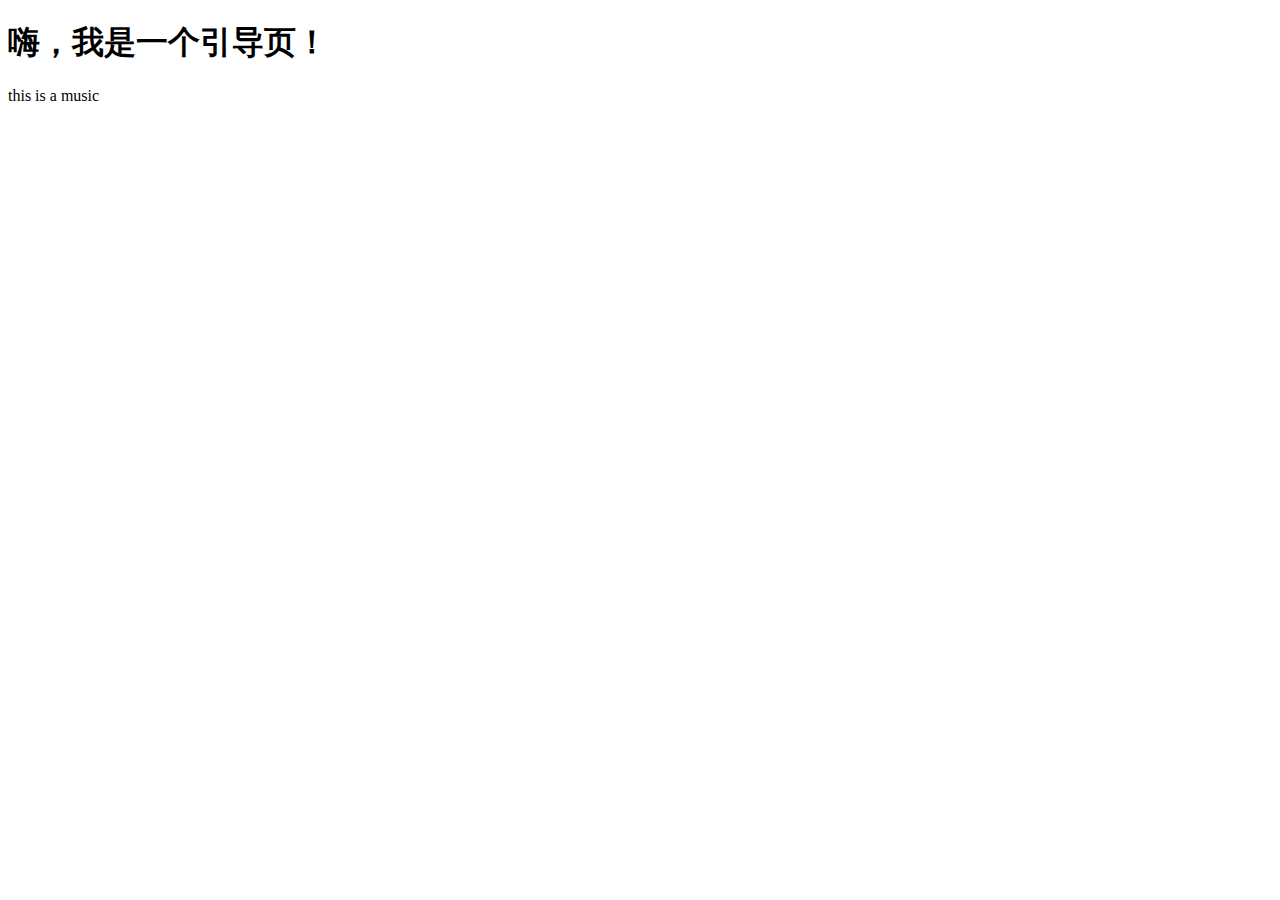
==== index.html @ 2b3ea08f "加入主要项目文件" ====
<!DOCTYPE html>
<html lang="en">
<head>
    <meta charset="UTF-8">
    <meta name="viewport" content="initial-scale=1.0,maximum-scale=1.0,user-scalable=no"/><!--移动端-->
    <title>Title</title>
    <link rel="stylesheet" href="css/home.css">
    <script src="js/jquery-3.1.1.js"></script>
    <script src="js/app.js"></script><!--引入核心JS-->


</head>
<body>
    <div id="share"></div><!--独立模块-->
    <div id="global">this is a music</div><!--全局模块：固定-->
</body>
</html>
---- css/home.css ----
#songlist{
    display: flex;
    flex-wrap:wrap;
    padding: 3px;
}
.item{
    width: 33.33%;


    position: relative;
}
.item>div{
    position: absolute;
    top: 0;
    right: 0;
}
img.auto{/*图片自适应：一定要使用前景图*/
    width: 100%;
    height: auto;
    max-width: 1000px;/*最大宽度设置：防止图片过大*/
}
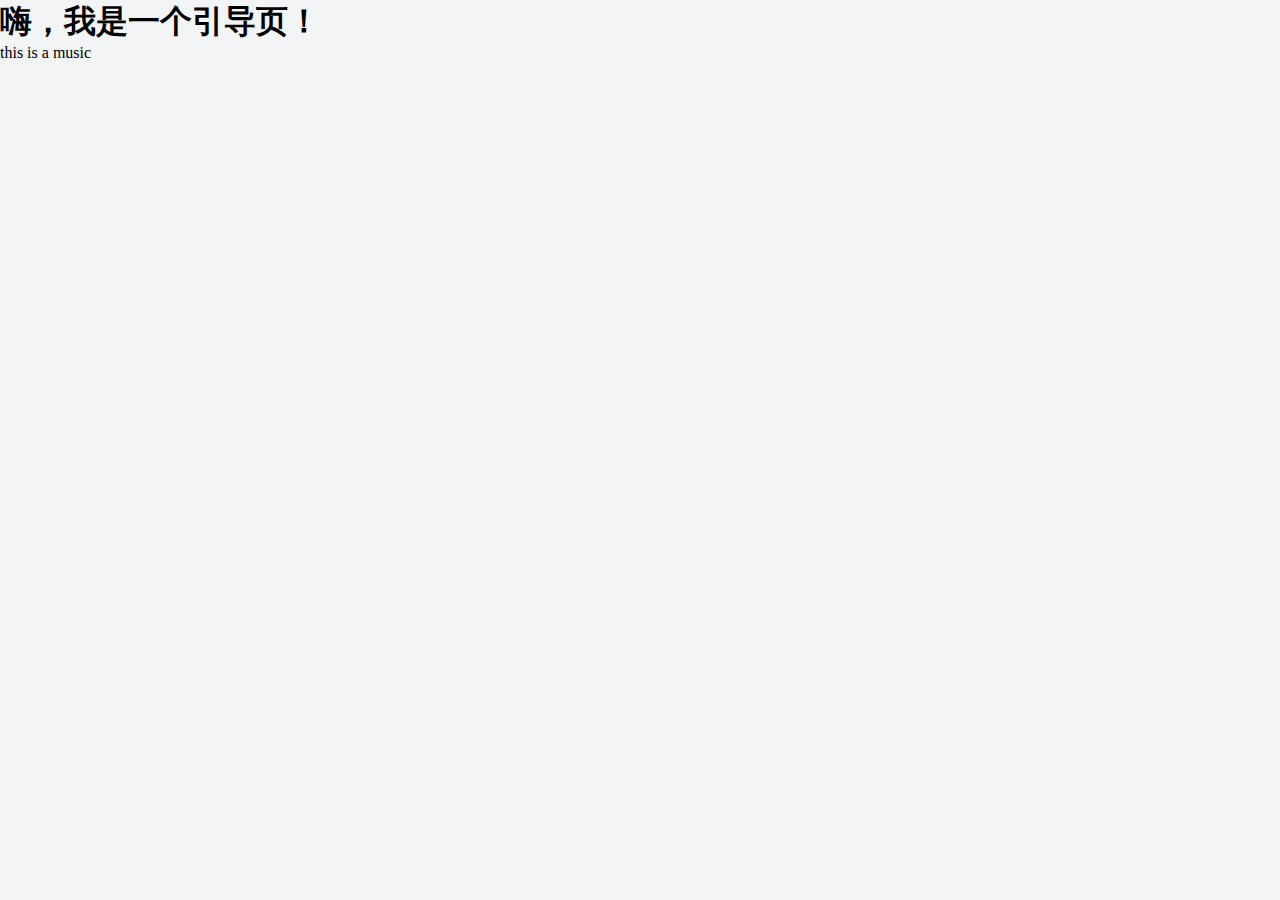
==== commit 0f1113c4: "加入歌单模块" ====
--- a/index.html
+++ b/index.html
@@ -5,6 +5,11 @@
     <meta name="viewport" content="initial-scale=1.0,maximum-scale=1.0,user-scalable=no"/><!--移动端-->
     <title>Title</title>
     <link rel="stylesheet" href="css/home.css">
+    <link rel="stylesheet" href="css/tab.css">
+    <link rel="stylesheet" href="css/index.css">
+    <link rel="stylesheet" href="css/detail.css">
+    <link rel="stylesheet" href="css/musicList.css">
+    <link rel="stylesheet" href="css/font-awesome.min.css">
     <script src="js/jquery-3.1.1.js"></script>
     <script src="js/app.js"></script><!--引入核心JS-->
 
--- a/css/home.css
+++ b/css/home.css
@@ -1,21 +1,96 @@
 #songlist{
     display: flex;
     flex-wrap:wrap;
-    padding: 3px;
+    justify-content: space-between;
 }
-.item{
-    width: 33.33%;
+
+#songlist .item{
+    width: 33%;
+    position: relative;
+}
+#songlist .item .icon{
+    position: absolute;
+    top: 0.62vh;
+    right:0.93vw;
+    color: #fff;
+    font-size: 2.7vw;
+    font-family: "Microsoft YaHei";
+}
+#songlist .item p{
+    padding: 0.9vh 1.6vw 3.2vh 1.6vw;
+    font-size: 2vw;
+    line-height: 2.5vh;
+    color: #000;
+    font-family: "SimHei";
+    width: 29.63vw;
+    height: 4.89vh;
+    overflow : hidden;
+    text-overflow: ellipsis;
+    display: -webkit-box;
+    -webkit-line-clamp:2;
+    -webkit-box-orient: vertical;
 
 
-    position: relative;
 }
-.item>div{
-    position: absolute;
-    top: 0;
-    right: 0;
-}
-img.auto{/*图片自适应：一定要使用前景图*/
+#songlist img.auto{/*图片自适应：一定要使用前景图*/
     width: 100%;
     height: auto;
-    max-width: 1000px;/*最大宽度设置：防止图片过大*/
+    /*最大宽度设置：防止图片过大*/
 }
+.icons{
+    flex: 1;
+    display: flex;
+    justify-content: center;
+    height: 15vh;
+    align-items: center;
+    border-bottom: 1px solid #dadcdd;
+}
+.icons div{
+    display: flex;
+    flex-flow: column wrap;
+    justify-content: center;
+    font-size: 1vw;
+}
+.icons div:nth-child(2){
+    margin-left: 14.833%;/*16.481%;*/
+    margin-right: 13.166%;
+}
+.icons a{
+   text-align: center;
+}
+.icons a img{
+    width: 8vh;
+    height: 8vh;
+
+}
+.icons span{
+    text-align: center;
+    color: #303131;
+    font-family: "Microsoft YaHei";
+}
+.title{
+    display: flex;
+    height: 6.8vh;
+    align-items: center;
+}
+.title span{
+
+    width: 0.55vw;
+    height: 2.29vh;
+    background-color: #d2453c;
+}
+.title h2{
+    margin-left: 2%;
+    margin-right: 2%;
+    font-size: 4vw;
+    color: #303131;
+    font-family: "Microsoft YaHei";
+}
+.title i{
+    font-family: Consolas;
+    font-style: normal;
+    font-size: 5vw;
+    color: #98999a;
+}
+
+/*----------------------------------------------*/
--- a/css/tab.css
+++ b/css/tab.css
@@ -0,0 +1,49 @@
+.wrap{
+    display: flex;
+    flex-flow: column wrap;
+    flex: 0 0 100%;
+
+}
+.fix{
+    display: flex;
+    flex: 1;
+    flex-direction: column;
+}
+.header{
+    display: flex;
+    background-color: #d2453c;
+    height: 12vh;
+    align-items: center;
+
+}
+/*.header i{
+    font-size: 6vw;
+    color: #fff;
+}*/
+.header a{
+    margin-left: 2.4%;
+    flex: 0 0 45%;
+}
+.header a img{
+    width: 100%;
+    height: auto;
+}
+.nav{
+    display: flex;
+    height: 5vh;
+    background-color: #feffff;
+}
+.nav div{
+    flex: 0 0 25%;
+    text-align: center;
+    line-height: 5vh;
+    color:  #8a8a8a;
+    font-size: 1.6vw;
+    font-family: "Microsoft YaHei";
+    /*font-weight: bold;*/
+    /*border-bottom: 2px solid #fff;*/
+}
+.nav .active{
+    color: #d2453c;
+}
+
--- a/css/index.css
+++ b/css/index.css
@@ -0,0 +1,14 @@
+*{
+    margin: 0;
+    padding: 0;
+}
+body{
+    background-color: #f2f4f5;
+    font-family: "Microsoft YaHei";
+}
+a{
+    text-decoration: none;
+}
+ul,li{
+    list-style: none;
+}--- a/css/detail.css
+++ b/css/detail.css
@@ -0,0 +1,156 @@
+.detail_wrap{
+    display: flex;
+    flex-flow: column;
+    height: 36.46vh;
+
+}
+ .d_title{
+    display: flex;
+    position: fixed;
+    top: 0;
+    left: 0;
+     height: 8vh;
+     width: 100%;
+     align-items: center;
+    /* background: #d2453c;*/
+}
+ .d_title i{
+     background: url("../images/bg.png") no-repeat;
+     width: 7vw;
+     height: 3.7vh;
+     margin-left: 5.5vw;
+
+ }
+.d_title h2{
+    margin-left: 5vw;
+    font-weight: normal;
+    font-size: 5vw;
+    color: #fff;
+}
+
+.detail_wrap .cover{
+    padding: 10vh 5.5vw 3vh 5.5vw;
+    display: flex;
+    height: 20.83vh;
+    position: relative;
+
+}
+.detail_wrap .cover .bg_player{
+    position: absolute;
+    top: 0;
+    left: 0;
+    width: 100%;
+    height: 100%;
+    background:url("../images/timg.jpg") no-repeat;
+    background-size: cover;
+    background-position:100% 100% ;
+    filter: blur(40px);
+    z-index: -1;
+}
+.detail_wrap .cover>a{
+    height: 100%;
+
+}
+
+.detail_wrap .cover>a img{
+    height: 100%;
+    width: auto;
+}
+.detail_wrap .cover .info{
+    align-self: flex-start;
+    display: flex;
+    flex-flow: column;
+    margin-top: 1vh;
+    margin-left: 5.5vw;
+}
+.detail_wrap .cover .info p{
+    margin-bottom: 4vh;
+    font-size: 4vw;
+    color: #fff;
+    font-family: "Microsoft YaHei";
+}
+.detail_wrap .cover .info>div{
+    display: flex;
+    align-items: center;
+    font-size: 3vw;
+    color: #e1dbda;
+}
+.detail_wrap .cover .info a{
+    display: block;
+    border-radius: 50%;
+    overflow: hidden;
+    height: 4.67vh;
+    margin-right: 1.4vw;
+
+}
+.detail_wrap .cover .info a img{
+    height: 100%;
+    width: auto;
+}
+.detail_wrap .cover .info i{
+    font-family: Consolas;
+    font-size: 3.5vw;
+    font-style: normal;
+}
+.playMusic{
+    display: flex;
+    height: 7.7vh;
+    background: #f2f4f5;
+    align-items: center;
+    border-bottom: 1px solid #dadcdd;
+}
+.playMusic h3{
+    margin-left: 4vw;
+    font-size: 4vw;
+    font-family: "Microsoft YaHei";
+    color: #303131;
+}
+#musicList{
+    display: flex;
+    flex-direction: column;
+}
+#musicList li{
+    height: 8.54vh;
+    display: flex;
+
+}
+#musicList li span{
+    flex:0 0 13.89%;
+    align-self: center;
+    text-align: center;
+    color: #919293;
+    font-size: 3vw;
+}
+#musicList li div{
+    flex: 0 0 86.11%;
+    padding: 1vh 0 0.7vh 0;
+    border-bottom:1px solid #dadcdd;
+
+/*    width: 0;
+    overflow: hidden;*/
+    /*display: flex;
+    flex-direction: column;
+    */
+}
+#musicList li .music{
+    line-height: 3.54vh;
+    height: 3.54vh;
+    overflow: hidden;
+    text-overflow: ellipsis;
+    min-width: 0;
+    width: 95%;
+    font-size: 4vw;
+    font-weight: bold;
+    color: #303131;
+    font-family: Arial,"Microsoft YaHei";
+}
+#musicList li .artist{
+    line-height: 3.2vh;
+    height: 3.2vh;
+    overflow: hidden;
+    text-overflow: ellipsis;
+    min-width: 0;
+    width: 95%;
+    font-size: 2.5vw;
+    color: #797a7b;
+}
--- a/css/musicList.css
+++ b/css/musicList.css
@@ -0,0 +1,137 @@
+.m_banner{
+    display: flex;
+    height: 15vh;
+    width: 100%;
+    padding: 2vh 2.8vw 4vh 2.8vw;
+    flex-wrap: nowrap;
+    background: #514640;
+    justify-content: flex-start;
+}
+.m_banner a{
+    flex: 0 0 30%;
+    height: 100%;
+    /*margin-right: 2.8%;*/
+
+}
+.m_banner a>img{
+    height: 100%;
+    width: auto;
+}
+
+.m_banner .con{
+   flex: 0 0 65%;
+
+}
+.m_banner .con .m_title{
+    display: flex;
+    align-items: center;
+    height: 5.8vh;
+    background: url("../images/m_icon.png") no-repeat ;
+    background-position-y: 50%;
+}
+.m_banner .con .m_title h3{
+    font-size: 4.6vw;
+    line-height: 5.8vh;
+    height: 5.8vh;
+    color: #fff;
+    margin-right: 1.85vw;
+    margin-left: 10vw;
+    font-family: "Microsoft YaHei";
+}
+.m_banner .con .m_title span{
+    font-size: 5vw;
+    color: #aaa29c;
+    font-family: Consolas;
+}
+.m_banner .con p{
+    font-size: 3.7vw;
+    color: #fff;
+    line-height: 3.75vh;
+    height: 3.75vh;
+}
+.m_banner .con>span{
+    font-size: 2.8vw;
+    color: #aaa39f;
+    line-height: 3.75vh;
+    height: 3.75vh;
+}
+.m_nav{
+    display: flex;
+    padding-left: 2.96vw;
+    justify-content: space-between;
+    height: 10vh;
+    align-items: center;
+}
+.m_nav .title{
+    color: #303131;
+    width: 26.66%;
+    border: 1px solid #d0d2d2;
+    height: 50%;
+    border-radius: 10vw 10vw;
+    font-size: 3.3vw;
+    display: flex;
+    justify-content: center;
+}
+.m_nav .title h3{
+    margin-right: 8%;
+}
+.m_nav .menu{
+    display:flex;
+    flex-flow: row nowrap;
+    width: 37%;
+    height: 50%;
+    align-items: center;
+}
+.m_nav .menu li{
+    flex: 1;
+    text-align: center;
+    border-right: 1px solid #dadcdd;
+
+}
+.m_nav .menu .last{
+    border-right: none;
+}
+.m_nav .menu li a{
+    font-size: 3.5vw;
+    color: #616262;
+
+}
+#musiclist{
+    display: flex;
+    flex-flow: row wrap;
+    justify-content: space-between;
+}
+#musiclist .item{
+    width: 49.5%;
+    position: relative;
+}
+#musiclist .item .icon{
+    position: absolute;
+    top: 0.62vh;
+    right:0.93vw;
+    color: #fff;
+    font-size: 2.7vw;
+    font-family: "Microsoft YaHei";
+}
+#musiclist .item p{
+    padding: 0.9vh 1.6vw 3.2vh 1.6vw;
+    font-size: 4vw;
+    line-height: 2.5vh;
+    color: #000;
+    font-family: "SimHei";
+    /*width: 29.63vw;*/
+    height: 4.89vh;
+    overflow : hidden;
+    text-overflow: ellipsis;
+    display: -webkit-box;
+    -webkit-line-clamp:2;
+    -webkit-box-orient: vertical;
+
+
+}
+#musiclist img.auto{/*图片自适应：一定要使用前景图*/
+    width: 100%;
+    height: auto;
+    /*最大宽度设置：防止图片过大*/
+}
+
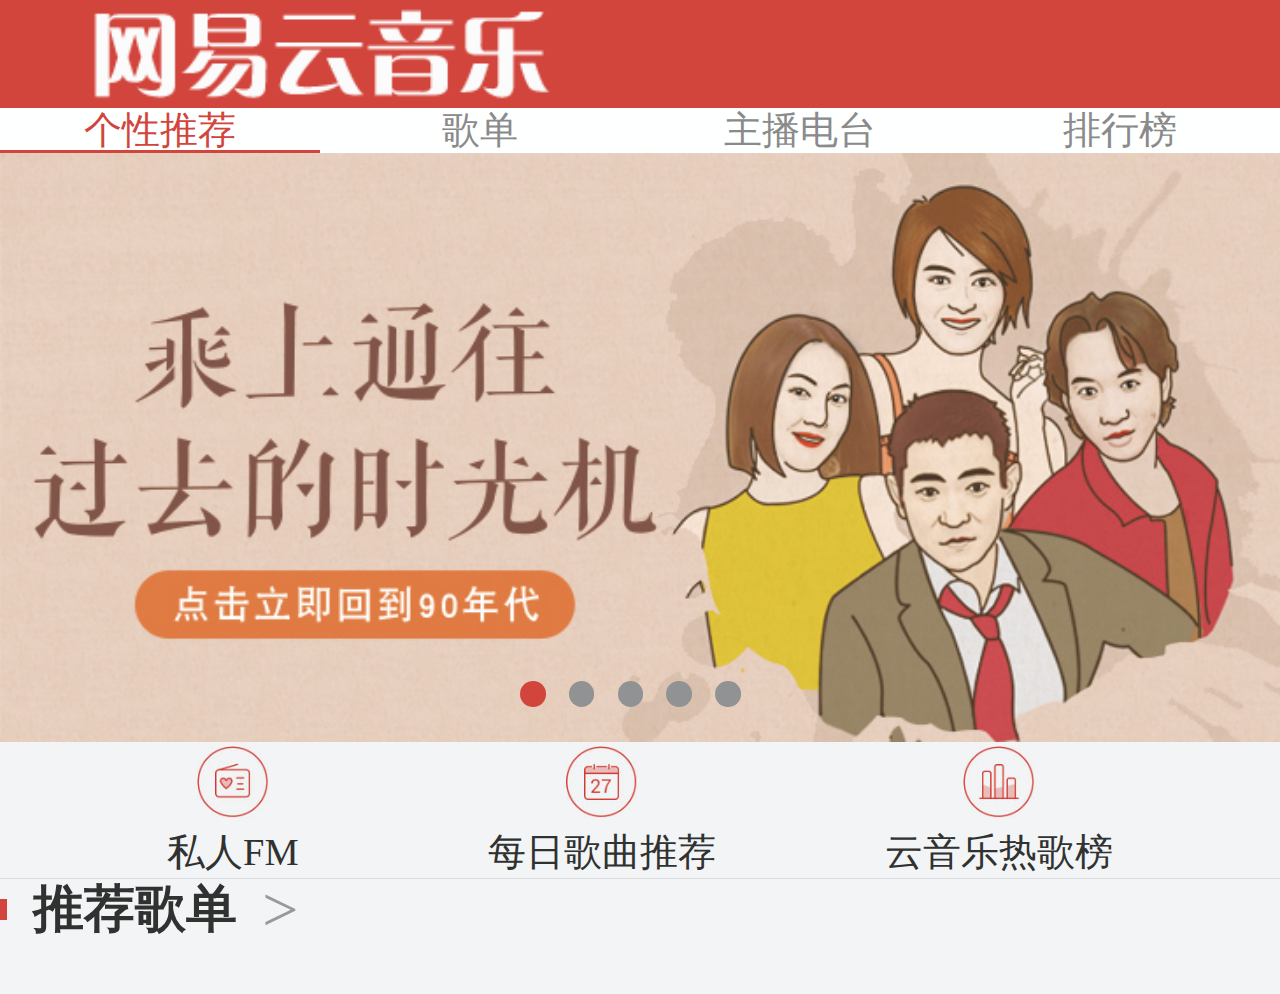
==== commit 9e687bd3: "完成主要模块的开发" ====
--- a/index.html
+++ b/index.html
@@ -9,7 +9,10 @@
     <link rel="stylesheet" href="css/index.css">
     <link rel="stylesheet" href="css/detail.css">
     <link rel="stylesheet" href="css/musicList.css">
+    <link rel="stylesheet" href="css/audio.css">
+    <link rel="stylesheet" href="css/radioStation.css">
     <link rel="stylesheet" href="css/font-awesome.min.css">
+    <link rel="stylesheet" href="css/charts.css">
     <script src="js/jquery-3.1.1.js"></script>
     <script src="js/app.js"></script><!--引入核心JS-->
 
@@ -17,6 +20,6 @@
 </head>
 <body>
     <div id="share"></div><!--独立模块-->
-    <div id="global">this is a music</div><!--全局模块：固定-->
+    <div id="global">请搭载服务器后打开</div><!--全局模块：固定-->
 </body>
 </html>--- a/css/home.css
+++ b/css/home.css
@@ -1,7 +1,16 @@
+.home_wrap{
+    display: flex;
+    width: 100vw;
+    flex-flow: column nowrap;
+    height: auto;
+    position: relative;
+}
+
 #songlist{
     display: flex;
     flex-wrap:wrap;
     justify-content: space-between;
+    height: 0;
 }
 
 #songlist .item{
@@ -10,15 +19,25 @@
 }
 #songlist .item .icon{
     position: absolute;
-    top: 0.62vh;
-    right:0.93vw;
+    width: 100%;
+    height: 10%;
+    background: rgba(0,0,0,0.3);
+    top: 0;
+    right:0;
+    text-align: right;
     color: #fff;
     font-size: 2.7vw;
     font-family: "Microsoft YaHei";
+    display: flex;
+    align-items: center;
+    flex-direction: row-reverse;
+}
+#songlist .item .icon span{
+    margin-right: 5%;
 }
 #songlist .item p{
     padding: 0.9vh 1.6vw 3.2vh 1.6vw;
-    font-size: 2vw;
+    font-size: 3vw;
     line-height: 2.5vh;
     color: #000;
     font-family: "SimHei";
@@ -30,9 +49,8 @@
     -webkit-line-clamp:2;
     -webkit-box-orient: vertical;
 
-
 }
-#songlist img.auto{/*图片自适应：一定要使用前景图*/
+img.auto{/*图片自适应：一定要使用前景图*/
     width: 100%;
     height: auto;
     /*最大宽度设置：防止图片过大*/
@@ -49,7 +67,7 @@
     display: flex;
     flex-flow: column wrap;
     justify-content: center;
-    font-size: 1vw;
+    font-size: 3vw;
 }
 .icons div:nth-child(2){
     margin-left: 14.833%;/*16.481%;*/
@@ -93,4 +111,48 @@
     color: #98999a;
 }
 
+/*----轮播图-----*/
+
+#home_banner{
+    width: 100vw;
+
+    height: auto;
+}
+
+#banner-pic a{
+    position: absolute;
+    top: 0;
+
+}
+.papa{
+    position: relative;
+    width: 100vw;
+}
+#banner-pic a img{
+    width: 100vw;
+    height: auto;
+}
+#banner-nav{
+    position: absolute;
+    z-index: 99999;
+    left: 50%;
+    transform: translateX(-50%);
+    bottom:6%;
+    color: #fff;
+}
+#banner-nav span{
+    display: inline-block;
+    width: 2vw;
+    height: 2vw;
+    border-radius: 50%;
+    background: #919293;
+    margin-right: 1.5vw;
+}
+#banner-nav .normal{
+    background: #919293;
+}
+#banner-nav .current{
+    background: #d2453c;
+}
 /*----------------------------------------------*/
+
--- a/css/tab.css
+++ b/css/tab.css
@@ -4,10 +4,16 @@
     flex: 0 0 100%;
 
 }
-.fix{
+#fix{
     display: flex;
     flex: 1;
     flex-direction: column;
+    position: fixed;
+    top: 0;
+    left: 0;
+    width: 100vw;
+    height: 17vh;
+    z-index: 1000000;
 }
 .header{
     display: flex;
@@ -38,12 +44,22 @@
     text-align: center;
     line-height: 5vh;
     color:  #8a8a8a;
-    font-size: 1.6vw;
+    font-size: 3vw;
     font-family: "Microsoft YaHei";
+    border-bottom: 3px solid #feffff;
     /*font-weight: bold;*/
     /*border-bottom: 2px solid #fff;*/
 }
+
 .nav .active{
     color: #d2453c;
+    border-bottom: 3px solid #d2453c;
 }
-
+.nav .normal{
+    color:  #8a8a8a;
+    border-bottom: 3px solid #feffff;
+}
+.tabcontainer{
+    margin-top: 17vh;
+    height: 100%;
+}
--- a/css/index.css
+++ b/css/index.css
@@ -11,4 +11,10 @@
 }
 ul,li{
     list-style: none;
-}+}
+#global{
+    position: fixed;
+    z-index: 20;
+    right: 0;
+    bottom: 0;
+}
--- a/css/detail.css
+++ b/css/detail.css
@@ -12,20 +12,28 @@
      height: 8vh;
      width: 100%;
      align-items: center;
+     z-index: 10;
     /* background: #d2453c;*/
 }
- .d_title i{
-     background: url("../images/bg.png") no-repeat;
+
+ .d_title a{
      width: 7vw;
      height: 3.7vh;
      margin-left: 5.5vw;
-
+ }
+ .d_title a img{
+     width: 100%;
+     height: auto;
  }
 .d_title h2{
     margin-left: 5vw;
     font-weight: normal;
     font-size: 5vw;
     color: #fff;
+}
+
+.fixed{
+    background: #d2453c;
 }
 
 .detail_wrap .cover{
@@ -44,7 +52,7 @@
     background:url("../images/timg.jpg") no-repeat;
     background-size: cover;
     background-position:100% 100% ;
-    filter: blur(40px);
+    filter: blur(30px);
     z-index: -1;
 }
 .detail_wrap .cover>a{
--- a/css/musicList.css
+++ b/css/musicList.css
@@ -1,16 +1,16 @@
 .m_banner{
     display: flex;
     height: 15vh;
-    width: 100%;
+    width: 100;
     padding: 2vh 2.8vw 4vh 2.8vw;
     flex-wrap: nowrap;
     background: #514640;
     justify-content: flex-start;
 }
 .m_banner a{
-    flex: 0 0 30%;
+    flex: 0 0 25%;
     height: 100%;
-    /*margin-right: 2.8%;*/
+    margin-right: 3%;
 
 }
 .m_banner a>img{
@@ -66,7 +66,7 @@
     color: #303131;
     width: 26.66%;
     border: 1px solid #d0d2d2;
-    height: 50%;
+    height: 45%;
     border-radius: 10vw 10vw;
     font-size: 3.3vw;
     display: flex;
@@ -107,11 +107,21 @@
 }
 #musiclist .item .icon{
     position: absolute;
-    top: 0.62vh;
-    right:0.93vw;
+    width: 100%;
+    height: 10%;
+    background: rgba(0,0,0,0.3);
+    top: 0;
+    right:0;
+    text-align: right;
     color: #fff;
     font-size: 2.7vw;
     font-family: "Microsoft YaHei";
+    display: flex;
+    align-items: center;
+    flex-direction: row-reverse;
+}
+#musiclist .item .icon span{
+    margin-right: 5%;
 }
 #musiclist .item p{
     padding: 0.9vh 1.6vw 3.2vh 1.6vw;
@@ -126,9 +136,8 @@
     display: -webkit-box;
     -webkit-line-clamp:2;
     -webkit-box-orient: vertical;
+}
 
-
-}
 #musiclist img.auto{/*图片自适应：一定要使用前景图*/
     width: 100%;
     height: auto;
--- a/css/audio.css
+++ b/css/audio.css
@@ -0,0 +1,62 @@
+#music_player{
+    display: flex;
+    width: 100vw;
+    flex-flow: row nowrap;
+    justify-content: space-between;
+    height: 8vh;
+    background: rgba(255,255,255,1);
+}
+.music_info{
+    flex: 0 0 60vw;
+    display: flex;
+    flex-flow: row nowrap;
+    height: 8vh;
+    align-items: center;
+}
+.music_info img{
+    height: 6vh;
+    width: auto;
+    margin: 0 2vw;
+}
+#player_info{
+    flex: 1;
+    display: flex;
+    flex-flow: column nowrap;
+    height: 6vh;
+    align-content: flex-start;
+    justify-content: center;
+}
+#audio_name{
+    font-size: 3vw;
+    overflow: hidden;
+    height: 3vh;
+    text-overflow: ellipsis;
+    display: -webkit-box;
+    -webkit-line-clamp:1;
+    -webkit-box-orient: vertical;
+    line-height: 3vh;
+    font-weight: bold;
+}
+#audio_author{
+    font-size: 2vw;
+    color: #98999a;
+    overflow: hidden;
+
+}
+#audio_icons{
+    display: flex;
+    flex: 0 0 40vw;
+    height: 8vh;
+    align-items: center;
+}
+
+#audio_icons a{
+    flex: 1;
+    height:100%;
+    display: flex;
+    align-items: center;
+}
+#audio_icons a img{
+    width: 100%;
+    height: auto;
+}
--- a/css/radioStation.css
+++ b/css/radioStation.css
@@ -0,0 +1,123 @@
+#radio_wrap{
+    display: flex;
+    width: 100vw;
+    flex-flow: column nowrap;
+    position: relative;
+}
+#radio_wrap>img{
+    width: 100vw;
+    height: auto;
+}
+#radio_wrap .radio_nav{
+    display: flex;
+    height: 9.23vh;
+    align-items: center;
+    border-bottom: 2px solid #edeef0;
+    border-top: 1px solid #edeef0;
+}
+#radio_wrap .radio_nav li{
+    flex: 1;
+    height: 60%;
+    display: flex;
+    justify-content: center;
+    align-items: center;
+}
+#radio_wrap .radio_nav li:nth-child(1){
+    border-right: 1px solid #e1e2e4;
+}
+#radio_wrap .radio_nav li a{
+    flex: 0 0 62%;
+    height: 100%;
+    display: flex;
+    justify-content: flex-end;
+    align-items: center;
+    background: url("../images/radio_nav_01.jpg") no-repeat;
+    background-size: auto 100%;
+    color: #252628;
+    font-family: "Microsoft YaHei";
+    font-size: 4vw;
+    /*font-weight: bold;*/
+}
+
+#radio_wrap .radio_nav li .nav_last{
+    background: url("../images/radio_nav_02.jpg") no-repeat;
+    background-size: auto 100%;
+}
+.radio_title{
+    display: flex;
+    height: 4vh;
+    padding: 6vh 0 2.34vh 0;
+}
+.radio_title span{
+    width: 1vw;
+    height: 100%;
+    background: #d2453c;
+}
+.radio_title h2{
+    margin-left: 2vw;
+    font-size: 4.5vw;
+    font-weight: normal;
+}
+
+#radioList{
+    display: flex;
+    flex-wrap:wrap;
+    justify-content: space-between;
+    height: 0;
+    position: relative;
+}
+
+#radioList .item{
+    width: 33%;
+    position: relative;
+}
+#radioList .item .icon{
+    position: absolute;
+    width: 100%;
+    height: 10%;
+    background: rgba(0,0,0,0.3);
+    top: 0;
+    right:0;
+    text-align: right;
+    color: #fff;
+    font-size: 2.7vw;
+    font-family: "Microsoft YaHei";
+    display: flex;
+    align-items: center;
+    flex-direction: row-reverse;
+}
+#radioList .item .icon span{
+    margin-right: 5%;
+}
+#radioList .item p{
+    padding: 0.9vh 1.6vw 3.2vh 1.6vw;
+    font-size: 3vw;
+    line-height: 2.5vh;
+    color: #000;
+    font-family: "SimHei";
+    width: 29.63vw;
+    height: 4.89vh;
+    overflow : hidden;
+    text-overflow: ellipsis;
+    display: -webkit-box;
+    -webkit-line-clamp:2;
+    -webkit-box-orient: vertical;
+
+}
+#radioList img.auto{/*图片自适应：一定要使用前景图*/
+    width: 100%;
+    height: auto;
+    /*最大宽度设置：防止图片过大*/
+}
+
+#loading{
+    position: absolute;
+    top: 0;
+    left: 45%;
+    display: flex;
+    height: 4vh;
+}
+#loading img{
+    height: 4vh;
+    width: auto;
+}
--- a/css/charts.css
+++ b/css/charts.css
@@ -0,0 +1,68 @@
+.charts_wrap{
+    display: flex;
+    width: 100vw;
+    flex-flow: column nowrap;
+}
+.charts_wrap .charts_title{
+    display: flex;
+    height: 4vh;
+    padding: 3vh 0 2vh 0;
+ }
+.charts_title span{
+    width: 1vw;
+    height: 100%;
+    background: #d2453c;
+}
+.charts_title h2{
+    margin-left: 2vw;
+    font-size: 4.5vw;
+
+}
+
+#charts_list{
+    width: 100vw;
+    display: flex;
+    flex-flow: row wrap;
+}
+#charts_list .item{
+    width: 100vw;
+    flex-flow: row nowrap;
+    height: 20vh;
+    display: flex;
+    margin-bottom: 0.4vh;
+    border-bottom: 1px solid #dfe0e2;
+}
+#charts_list .item>a{
+    flex: 0 0 30%;
+    height: 100%;
+    margin-right: 3%;
+}
+#charts_list .item>a img{
+    height: 100%;
+    width: auto;
+}
+#charts_list .item .charts_info{
+    flex: 0 0 60%;
+    flex-flow: column nowrap;
+    padding-top: 1.8vh;
+
+}
+.charts_info li{
+    width: 100%;
+    height: 5vh;
+    display: flex;
+    align-items: center;
+
+}
+.charts_info li a{
+    width: 100%;
+
+    overflow: hidden;
+    text-overflow: ellipsis;
+    display: -webkit-box;
+    -webkit-line-clamp:1;
+    -webkit-box-orient: vertical;
+    font-size: 4vw;
+    color: #666769;
+    font-family: Arial, "Microsoft YaHei";
+}
